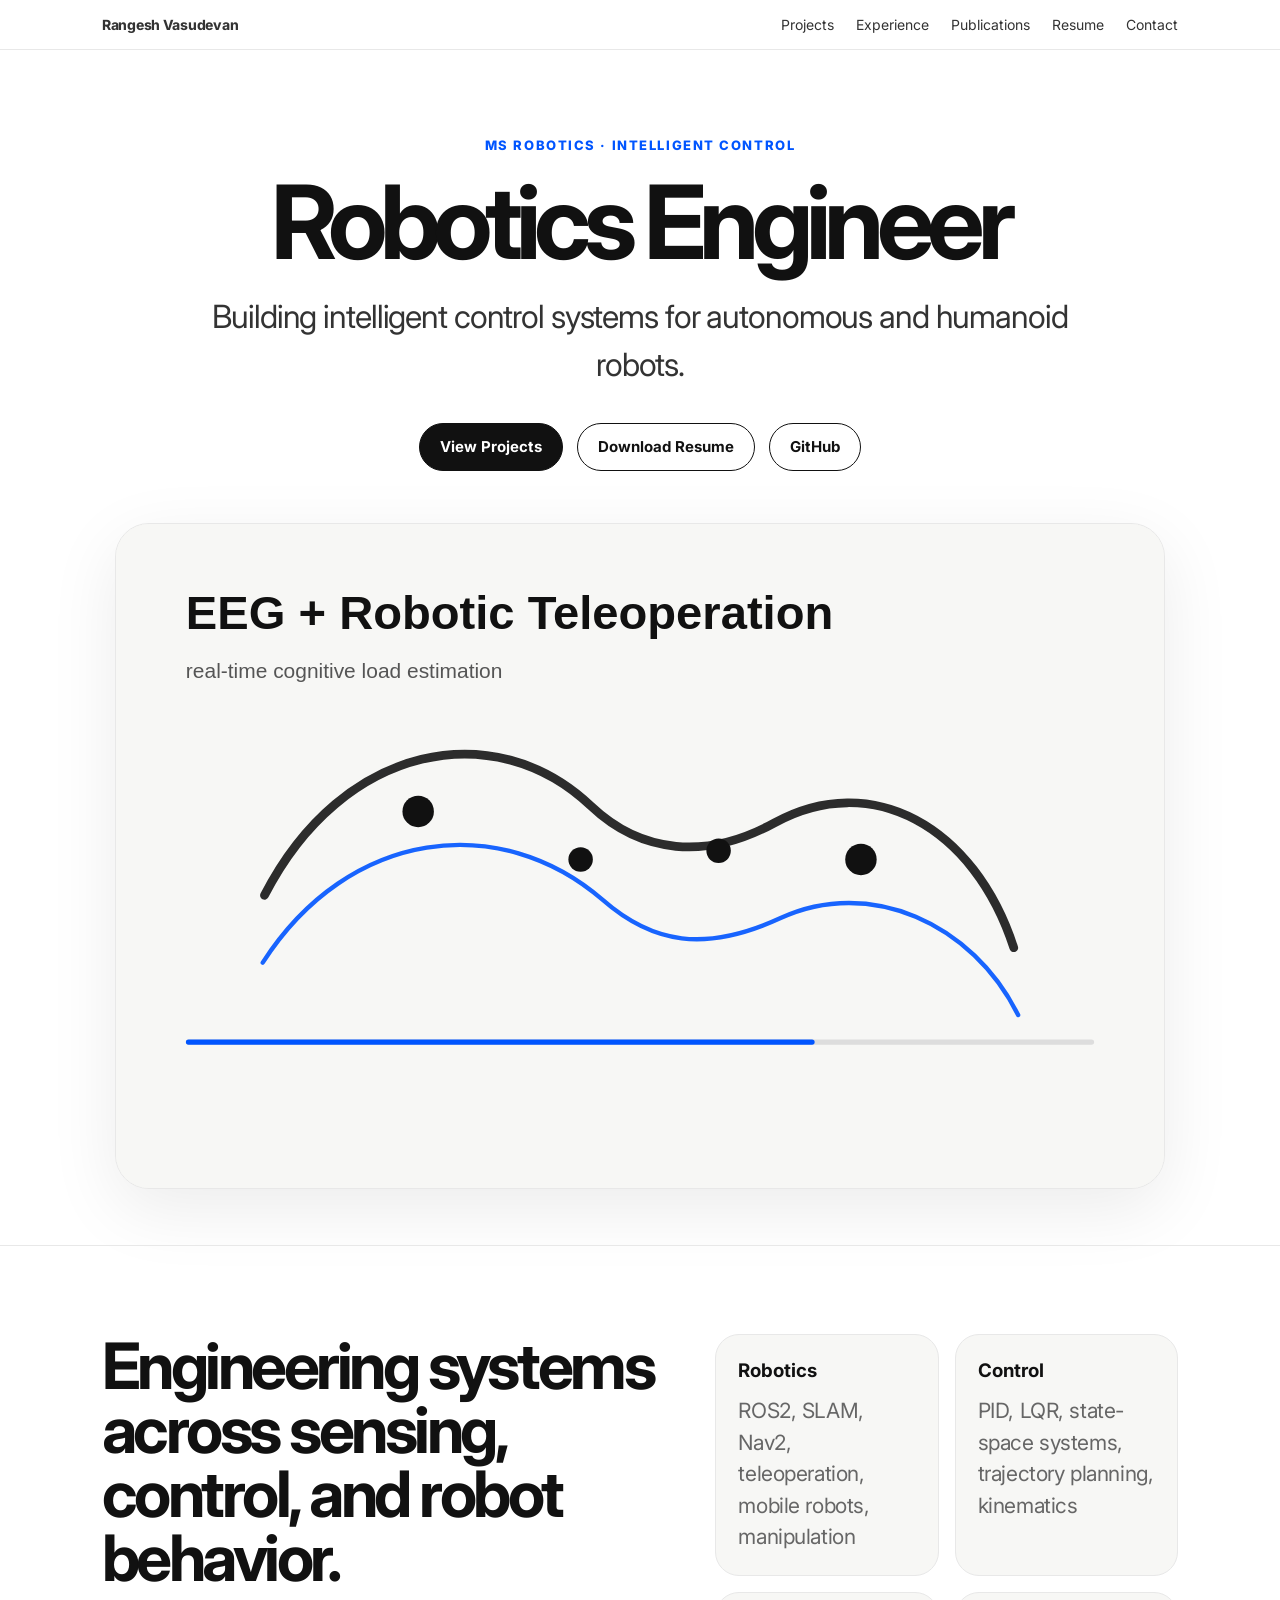
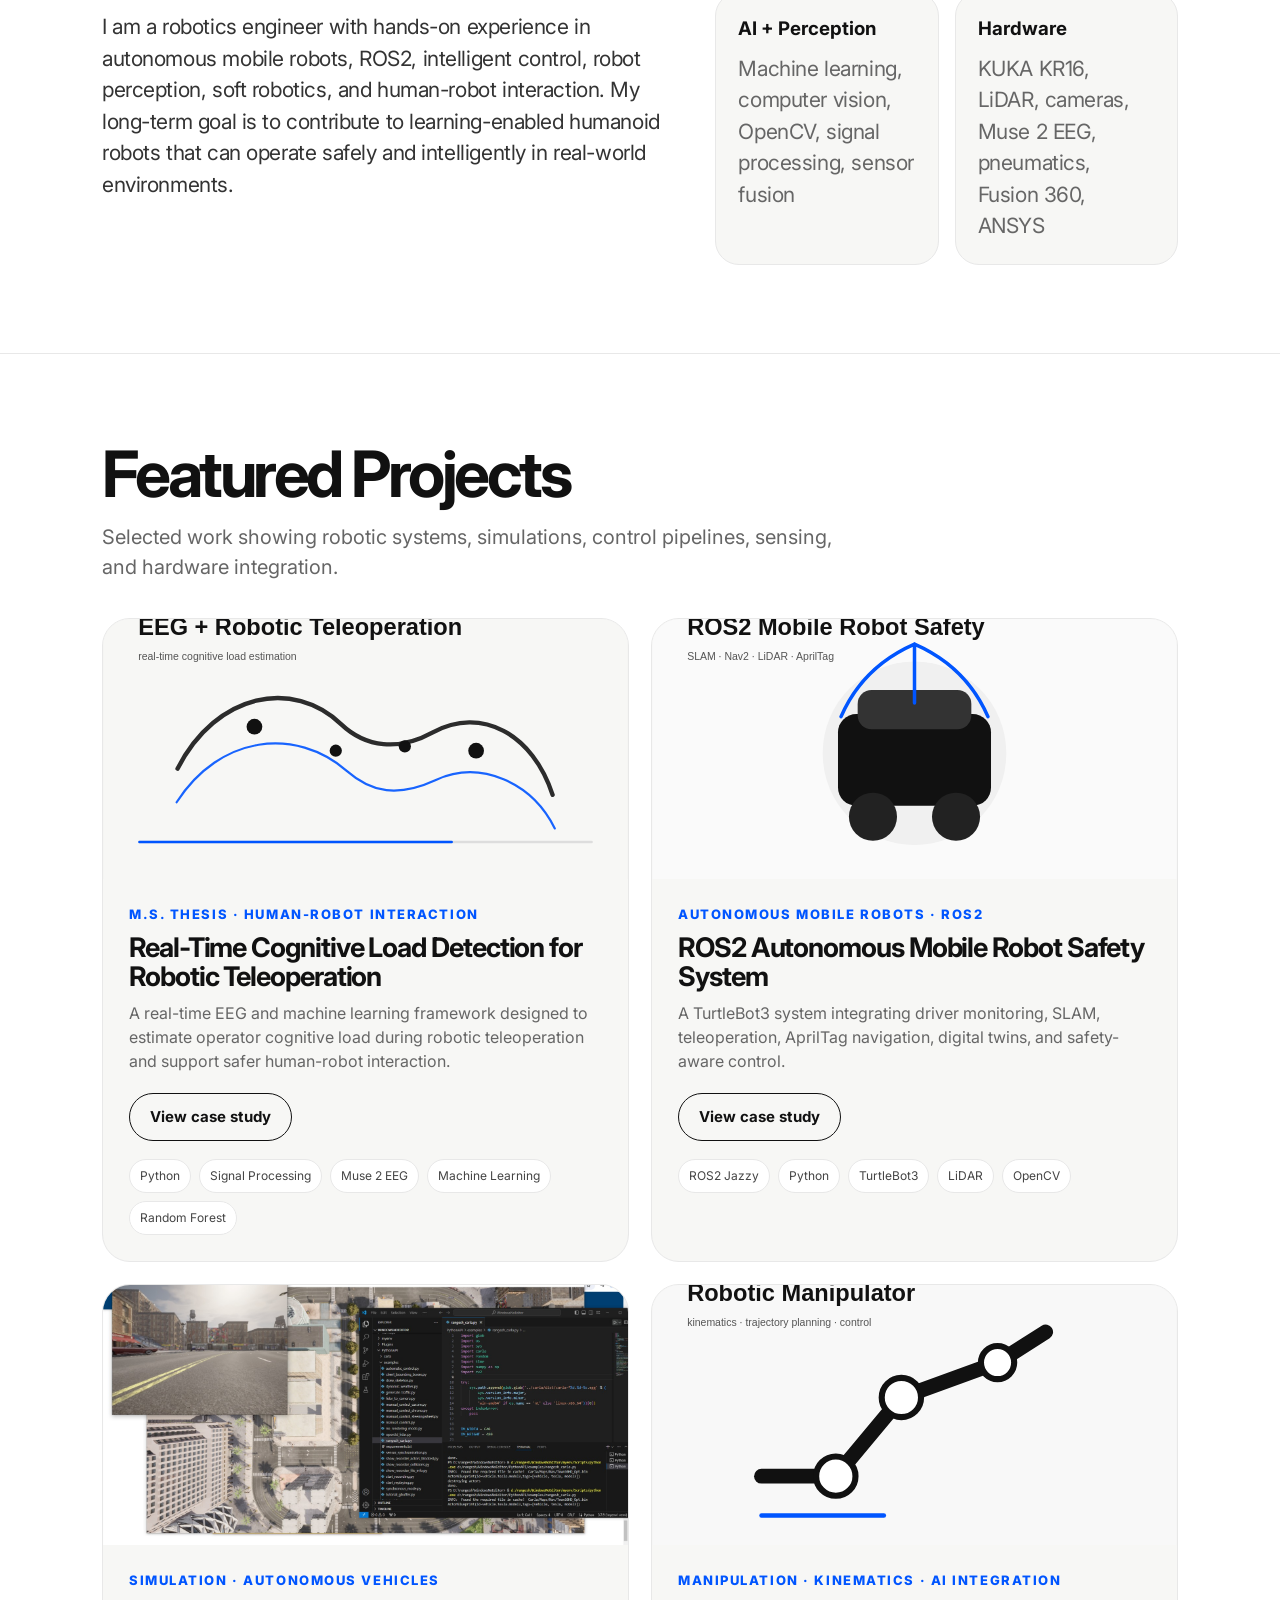
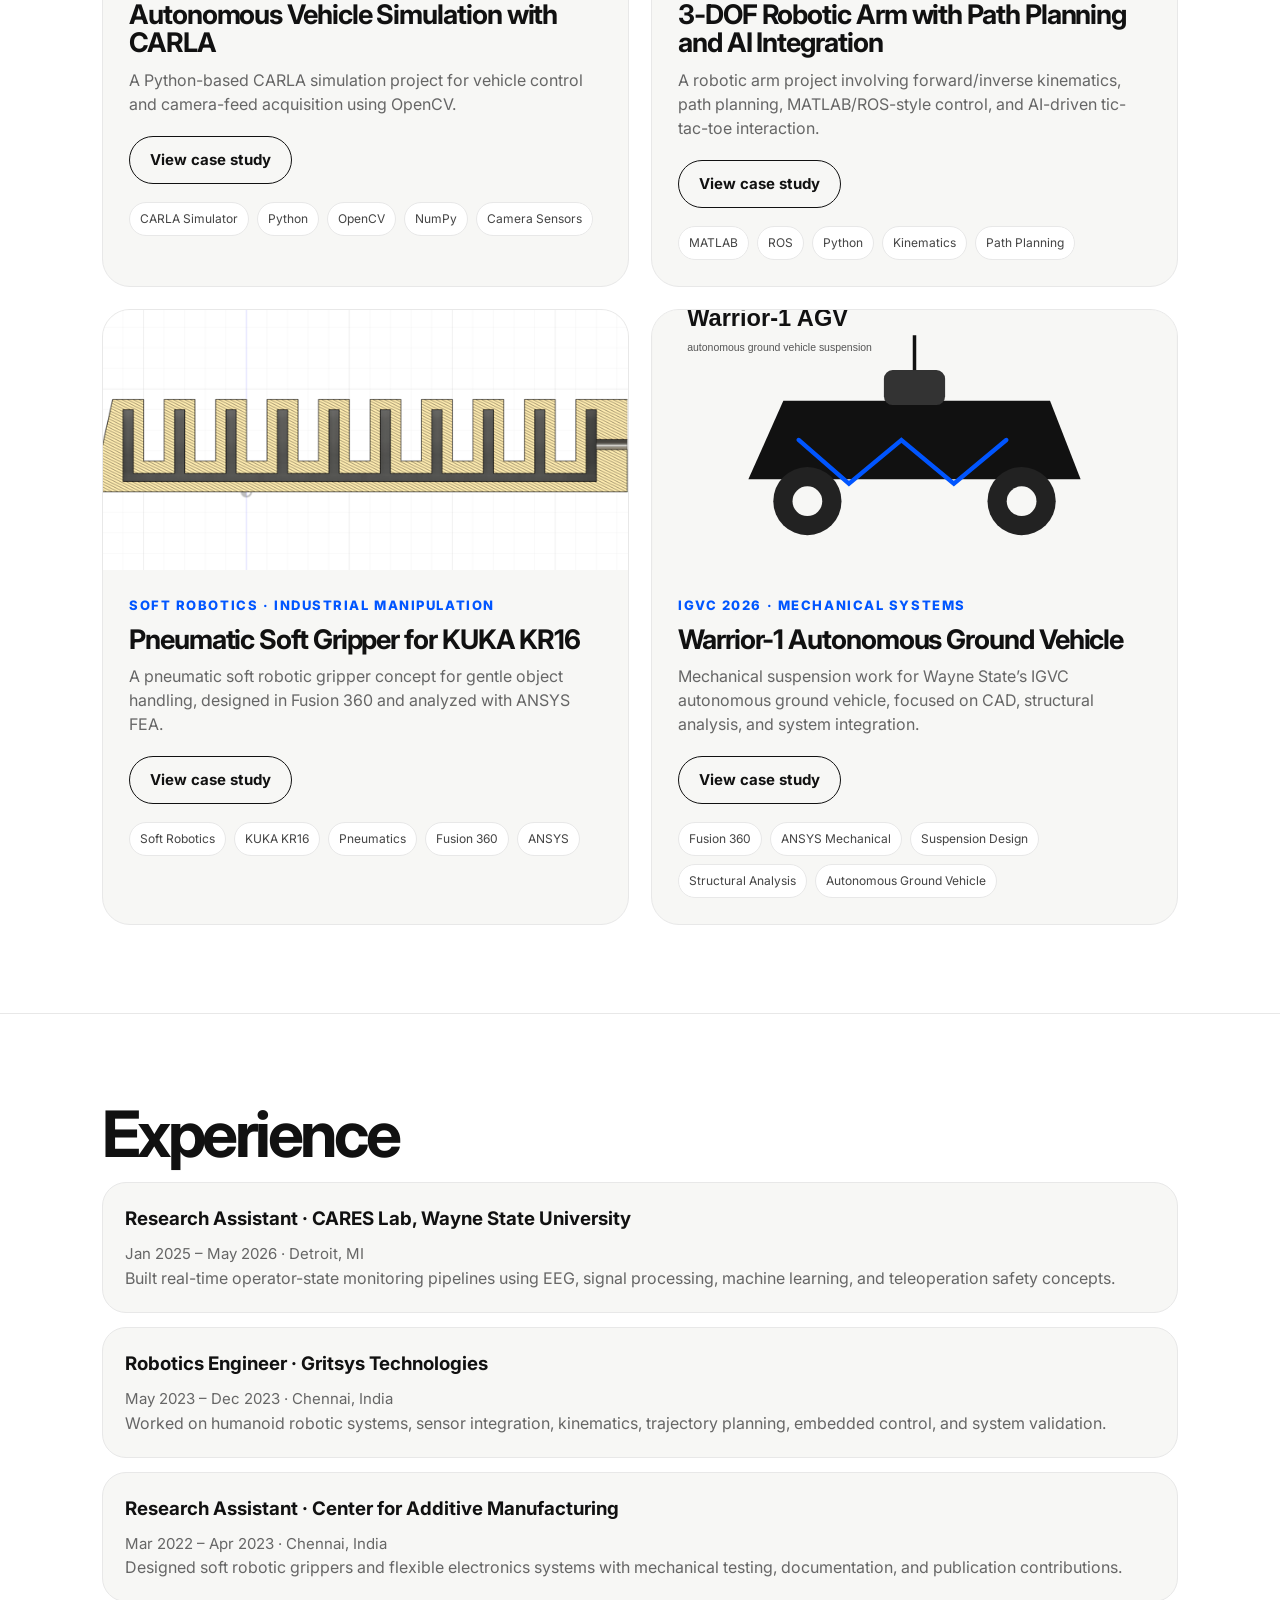
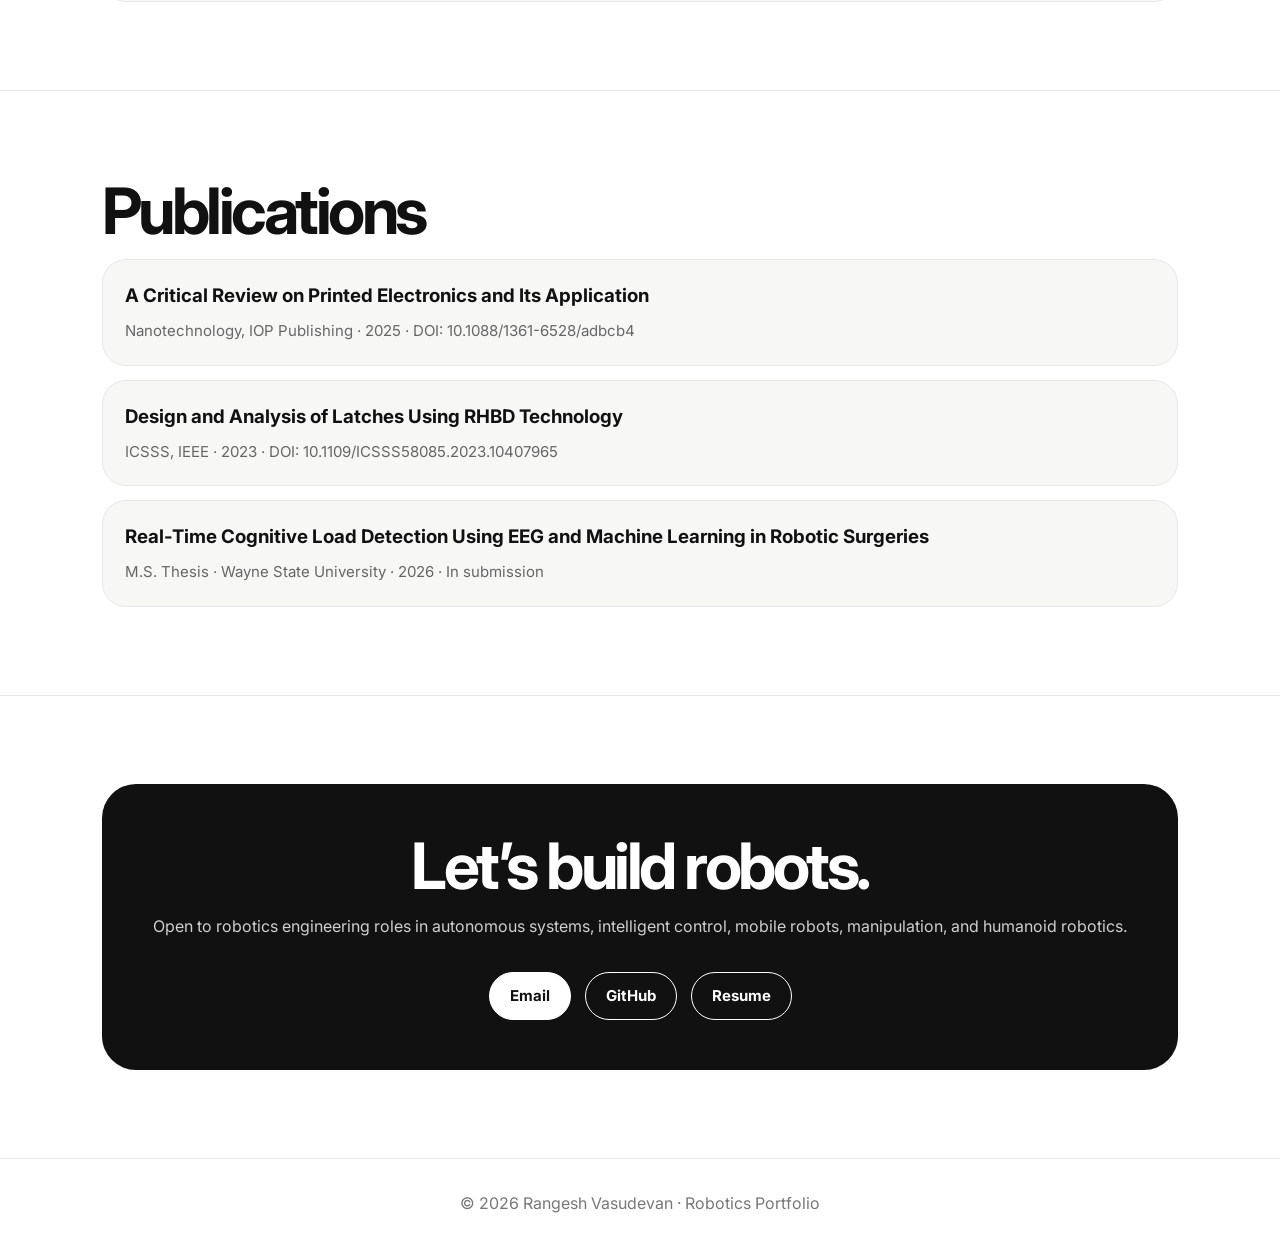
==== index.html @ 54b3ddce "Initial clean portfolio" ====
<!doctype html>
<html lang="en">
  <head>
    <meta charset="utf-8">
    <meta name="viewport" content="width=device-width, initial-scale=1">
    <title>Rangesh Vasudevan · Robotics Engineer</title>
    <meta name="description" content="Robotics portfolio of Rangesh Vasudevan: ROS2, intelligent control, autonomous robots, teleoperation, soft robotics, and humanoid robotics.">
    <link rel="preconnect" href="https://fonts.googleapis.com">
    <link rel="preconnect" href="https://fonts.gstatic.com" crossorigin>
    <link href="https://fonts.googleapis.com/css2?family=Inter:wght@400;550;650;750;800&display=swap" rel="stylesheet">
    <link rel="stylesheet" href="styles.css">
  </head>
  <body>
    <header class="nav">
      <div class="nav-inner">
        <a class="brand" href="index.html">Rangesh Vasudevan</a>
        <nav class="nav-links">
          <a href="index.html#projects">Projects</a>
          <a href="index.html#experience">Experience</a>
          <a href="index.html#publications">Publications</a>
          <a href="assets/docs/Rangesh_Vasudevan_Resume.pdf">Resume</a>
          <a href="index.html#contact">Contact</a>
        </nav>
      </div>
    </header>
    <main>
      <section class="hero container">
        <div class="kicker">MS Robotics · Intelligent Control</div>
        <h1>Robotics Engineer</h1>
        <p>Building intelligent control systems for autonomous and humanoid robots.</p>
        <div class="buttons">
          <a class="btn primary" href="#projects">View Projects</a>
          <a class="btn" href="assets/docs/Rangesh_Vasudevan_Resume.pdf">Download Resume</a>
          <a class="btn" href="https://github.com/Rangesh15">GitHub</a>
        </div>
        <div class="hero-media">
          <img src="assets/images/eeg-hero.svg" alt="Robotics engineering montage">
        </div>
      </section>

      <section class="section" id="about">
        <div class="container about">
          <div>
            <h2>Engineering systems across sensing, control, and robot behavior.</h2>
            <p>I am a robotics engineer with hands-on experience in autonomous mobile robots, ROS2, intelligent control, robot perception, soft robotics, and human-robot interaction. My long-term goal is to contribute to learning-enabled humanoid robots that can operate safely and intelligently in real-world environments.</p>
          </div>
          <div class="skill-groups">
            <div class="skill"><h3>Robotics</h3><p>ROS2, SLAM, Nav2, teleoperation, mobile robots, manipulation</p></div>
            <div class="skill"><h3>Control</h3><p>PID, LQR, state-space systems, trajectory planning, kinematics</p></div>
            <div class="skill"><h3>AI + Perception</h3><p>Machine learning, computer vision, OpenCV, signal processing, sensor fusion</p></div>
            <div class="skill"><h3>Hardware</h3><p>KUKA KR16, LiDAR, cameras, Muse 2 EEG, pneumatics, Fusion 360, ANSYS</p></div>
          </div>
        </div>
      </section>

      <section class="section" id="projects">
        <div class="container">
          <h2>Featured Projects</h2>
          <p class="section-lead">Selected work showing robotic systems, simulations, control pipelines, sensing, and hardware integration.</p>
          <div class="grid" id="project-grid"></div>
        </div>
      </section>

      <section class="section" id="experience">
        <div class="container">
          <h2>Experience</h2>
          <div class="timeline">
            <div class="item"><h3>Research Assistant · CARES Lab, Wayne State University</h3><div class="meta">Jan 2025 – May 2026 · Detroit, MI</div><p>Built real-time operator-state monitoring pipelines using EEG, signal processing, machine learning, and teleoperation safety concepts.</p></div>
            <div class="item"><h3>Robotics Engineer · Gritsys Technologies</h3><div class="meta">May 2023 – Dec 2023 · Chennai, India</div><p>Worked on humanoid robotic systems, sensor integration, kinematics, trajectory planning, embedded control, and system validation.</p></div>
            <div class="item"><h3>Research Assistant · Center for Additive Manufacturing</h3><div class="meta">Mar 2022 – Apr 2023 · Chennai, India</div><p>Designed soft robotic grippers and flexible electronics systems with mechanical testing, documentation, and publication contributions.</p></div>
          </div>
        </div>
      </section>

      <section class="section" id="publications">
        <div class="container">
          <h2>Publications</h2>
          <div class="pubs">
            <div class="item"><h3>A Critical Review on Printed Electronics and Its Application</h3><div class="meta">Nanotechnology, IOP Publishing · 2025 · DOI: 10.1088/1361-6528/adbcb4</div></div>
            <div class="item"><h3>Design and Analysis of Latches Using RHBD Technology</h3><div class="meta">ICSSS, IEEE · 2023 · DOI: 10.1109/ICSSS58085.2023.10407965</div></div>
            <div class="item"><h3>Real-Time Cognitive Load Detection Using EEG and Machine Learning in Robotic Surgeries</h3><div class="meta">M.S. Thesis · Wayne State University · 2026 · In submission</div></div>
          </div>
        </div>
      </section>

      <section class="section" id="contact">
        <div class="container">
          <div class="contact">
            <h2>Let’s build robots.</h2>
            <p>Open to robotics engineering roles in autonomous systems, intelligent control, mobile robots, manipulation, and humanoid robotics.</p>
            <div class="buttons">
              <a class="btn primary" href="mailto:rangeshsasthavasudevan@gmail.com">Email</a>
              <a class="btn" href="https://github.com/Rangesh15">GitHub</a>
              <a class="btn" href="assets/docs/Rangesh_Vasudevan_Resume.pdf">Resume</a>
            </div>
          </div>
        </div>
      </section>
    </main>
    <footer class="footer">© 2026 Rangesh Vasudevan · Robotics Portfolio</footer>
    <script src="projects.js"></script>
    <script src="script.js"></script>
  </body>
</html>
---- styles.css ----
:root {
  --bg: #ffffff;
  --ink: #111111;
  --muted: #666666;
  --line: #e8e8e8;
  --panel: #f7f7f5;
  --accent: #0055ff;
  --max: 1120px;
}

* { box-sizing: border-box; }
html { scroll-behavior: smooth; }
body {
  margin: 0;
  font-family: Inter, -apple-system, BlinkMacSystemFont, "Segoe UI", sans-serif;
  background: var(--bg);
  color: var(--ink);
  line-height: 1.5;
}
a { color: inherit; text-decoration: none; }
.nav {
  position: sticky; top: 0; z-index: 10;
  background: rgba(255, 255, 255, 0.82);
  backdrop-filter: blur(16px);
  border-bottom: 1px solid var(--line);
}
.nav-inner {
  max-width: var(--max); margin: auto; padding: 14px 22px;
  display: flex; align-items: center; justify-content: space-between;
}
.brand { font-weight: 750; letter-spacing: -0.02em; }
.nav-links { display: flex; gap: 22px; align-items: center; }
.nav a { font-size: 14px; color: #333; }
.nav a:hover { color: var(--accent); }
.container { max-width: var(--max); margin: auto; padding: 0 22px; }
.hero { padding: 86px 0 56px; text-align: center; }
.kicker, .eyebrow {
  font-size: 13px; text-transform: uppercase; letter-spacing: 0.12em;
  color: var(--accent); font-weight: 800;
}
.hero h1 {
  font-size: clamp(50px, 8vw, 106px); line-height: 0.95;
  letter-spacing: -0.07em; margin: 18px 0 22px;
}
.hero p {
  font-size: clamp(20px, 3vw, 32px); max-width: 870px; margin: 0 auto;
  color: #333; letter-spacing: -0.035em;
}
.buttons { margin-top: 34px; display: flex; gap: 14px; justify-content: center; flex-wrap: wrap; }
.btn {
  display: inline-flex; align-items: center; justify-content: center;
  border: 1px solid var(--ink); border-radius: 999px;
  padding: 12px 20px; font-weight: 700; font-size: 15px;
}
.btn.primary { background: var(--ink); color: #fff; }
.btn:hover { transform: translateY(-1px); }
.hero-media {
  margin: 52px auto 0; max-width: 1050px; border-radius: 34px; overflow: hidden;
  background: var(--panel); border: 1px solid var(--line);
  box-shadow: 0 20px 70px rgba(0, 0, 0, 0.08);
}
.hero-media img { width: 100%; display: block; }
.section { padding: 88px 0; border-top: 1px solid var(--line); }
.section h2 {
  font-size: clamp(34px, 5vw, 64px); letter-spacing: -0.055em;
  line-height: 1; margin: 0 0 16px;
}
.section-lead { font-size: 20px; color: var(--muted); max-width: 760px; margin: 0 0 36px; }
.grid { display: grid; grid-template-columns: repeat(2, 1fr); gap: 22px; }
.card {
  background: var(--panel); border: 1px solid var(--line); border-radius: 28px;
  overflow: hidden; transition: 0.2s; display: block;
}
.card:hover { transform: translateY(-3px); box-shadow: 0 18px 48px rgba(0, 0, 0, 0.08); }
.card img { width: 100%; height: 260px; object-fit: cover; background: #eee; display: block; }
.card-body { padding: 26px; }
.card h3 { font-size: 27px; line-height: 1.05; letter-spacing: -0.04em; margin: 10px 0; }
.card p { color: var(--muted); margin: 0 0 20px; }
.tags { display: flex; gap: 8px; flex-wrap: wrap; margin-top: 18px; }
.tag { font-size: 12px; background: #fff; border: 1px solid var(--line); border-radius: 999px; padding: 7px 10px; color: #444; }
.about { display: grid; grid-template-columns: 1.1fr 0.9fr; gap: 48px; align-items: start; }
.about p { font-size: 21px; color: #333; letter-spacing: -0.02em; }
.skill-groups { display: grid; grid-template-columns: repeat(2, 1fr); gap: 16px; }
.skill, .item, .case-box { border: 1px solid var(--line); border-radius: 24px; padding: 22px; background: var(--panel); }
.skill h3, .item h3 { margin: 0 0 10px; }
.skill p, .item p { color: var(--muted); margin: 0; }
.timeline, .pubs { display: grid; gap: 14px; }
.meta { color: var(--muted); font-size: 15px; margin-top: 4px; }
.contact { background: #111; color: #fff; border-radius: 34px; padding: 50px; text-align: center; }
.contact p { color: #cfcfcf; }
.contact .btn { border-color: #fff; }
.contact .primary { background: #fff; color: #111; }
.footer { padding: 32px 22px; color: #777; text-align: center; border-top: 1px solid var(--line); }
.project-hero { padding: 70px 0 40px; }
.project-hero h1 { font-size: clamp(42px, 7vw, 88px); line-height: 0.95; letter-spacing: -0.065em; margin: 12px 0; }
.project-hero p { font-size: 22px; color: #555; max-width: 850px; }
.project-img { width: 100%; border-radius: 32px; border: 1px solid var(--line); background: var(--panel); max-height: 620px; object-fit: cover; }
.case-grid { display: grid; grid-template-columns: 1fr 1fr; gap: 28px; margin: 42px 0; }
.case-box h2 { font-size: 28px; letter-spacing: -0.04em; margin: 0 0 12px; }
.case-box ul { padding-left: 20px; color: #444; }
.video { position: relative; padding-top: 56.25%; border-radius: 26px; overflow: hidden; background: #000; border: 1px solid var(--line); margin: 18px 0; }
.video iframe { position: absolute; inset: 0; width: 100%; height: 100%; border: 0; }
.gallery { display: grid; grid-template-columns: repeat(3, 1fr); gap: 14px; }
.gallery img { width: 100%; height: 220px; object-fit: cover; border-radius: 18px; border: 1px solid var(--line); background: #f4f4f4; }
@media (max-width: 800px) {
  .nav-links { display: none; }
  .hero { padding-top: 58px; }
  .grid, .about, .case-grid, .skill-groups, .gallery { grid-template-columns: 1fr; }
  .card img { height: 220px; }
  .section { padding: 62px 0; }
  .contact { padding: 36px 22px; }
  .hero h1 { letter-spacing: -0.05em; }
}
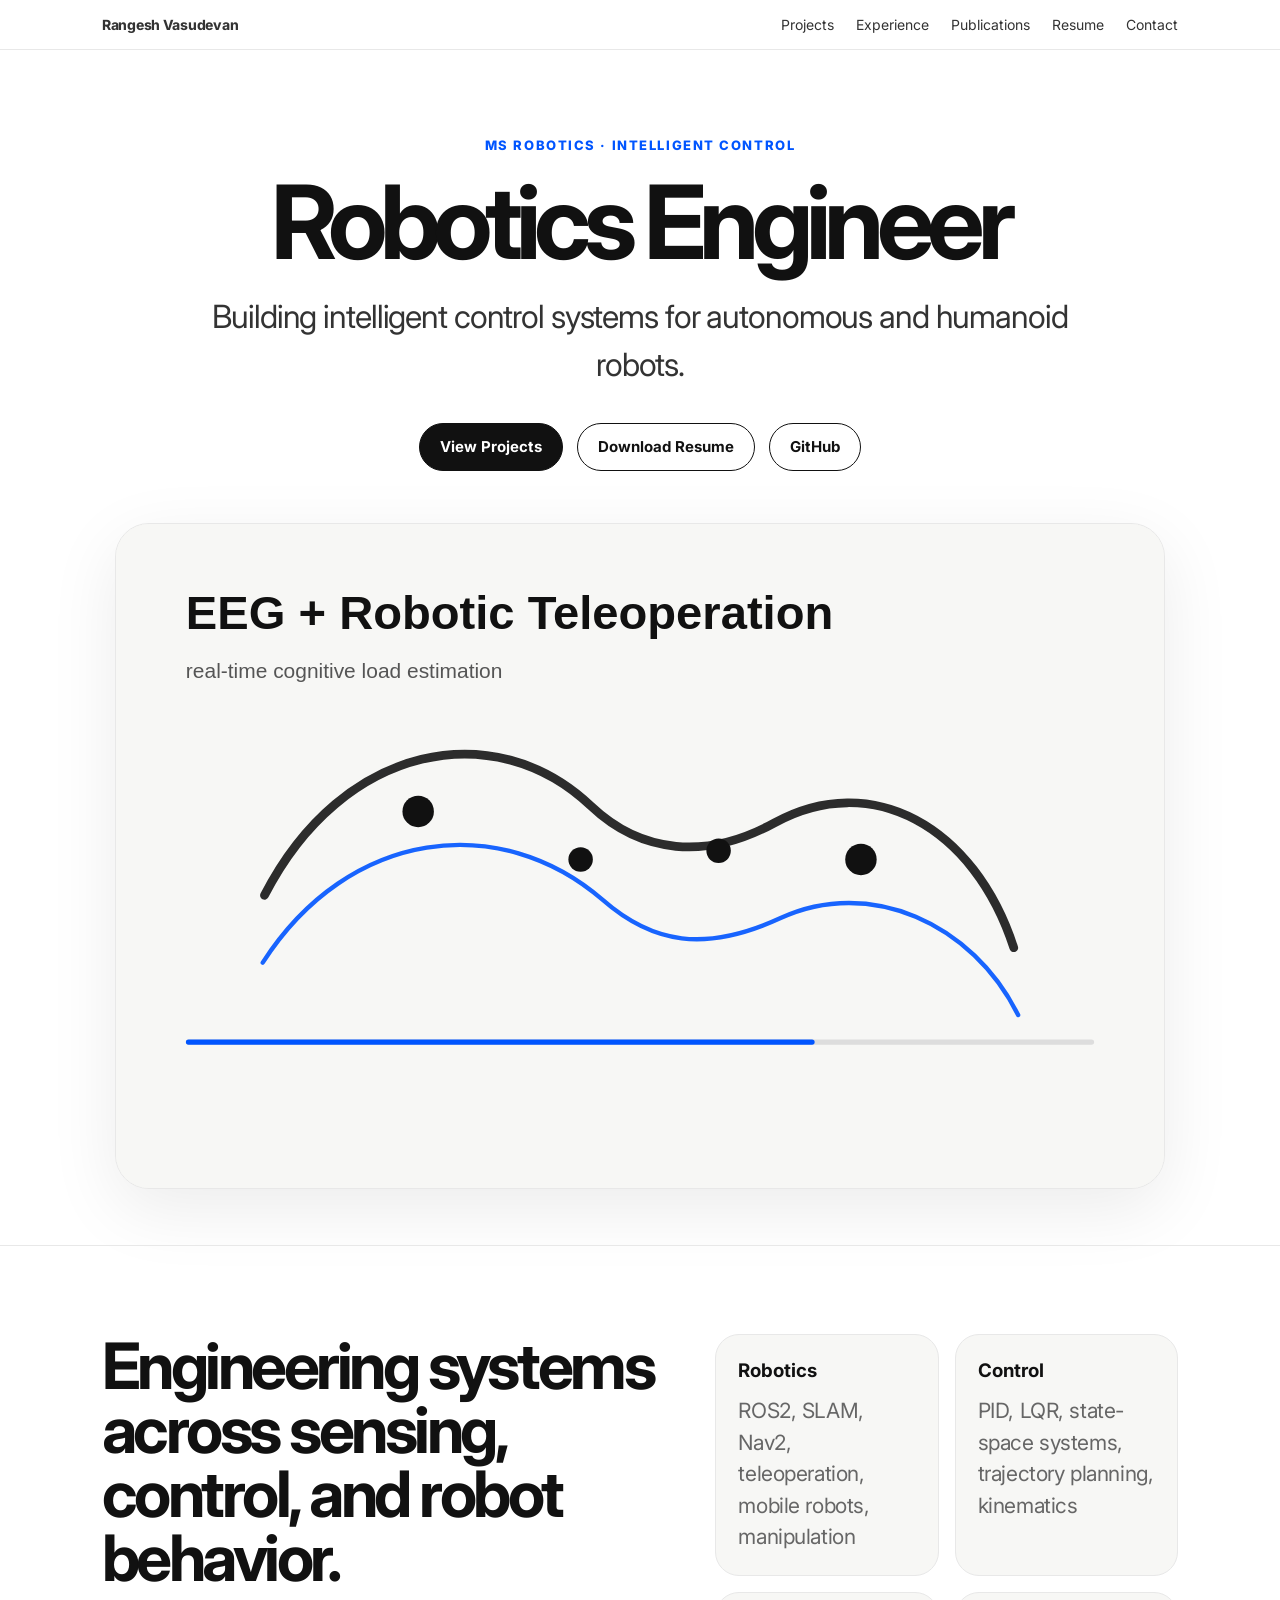
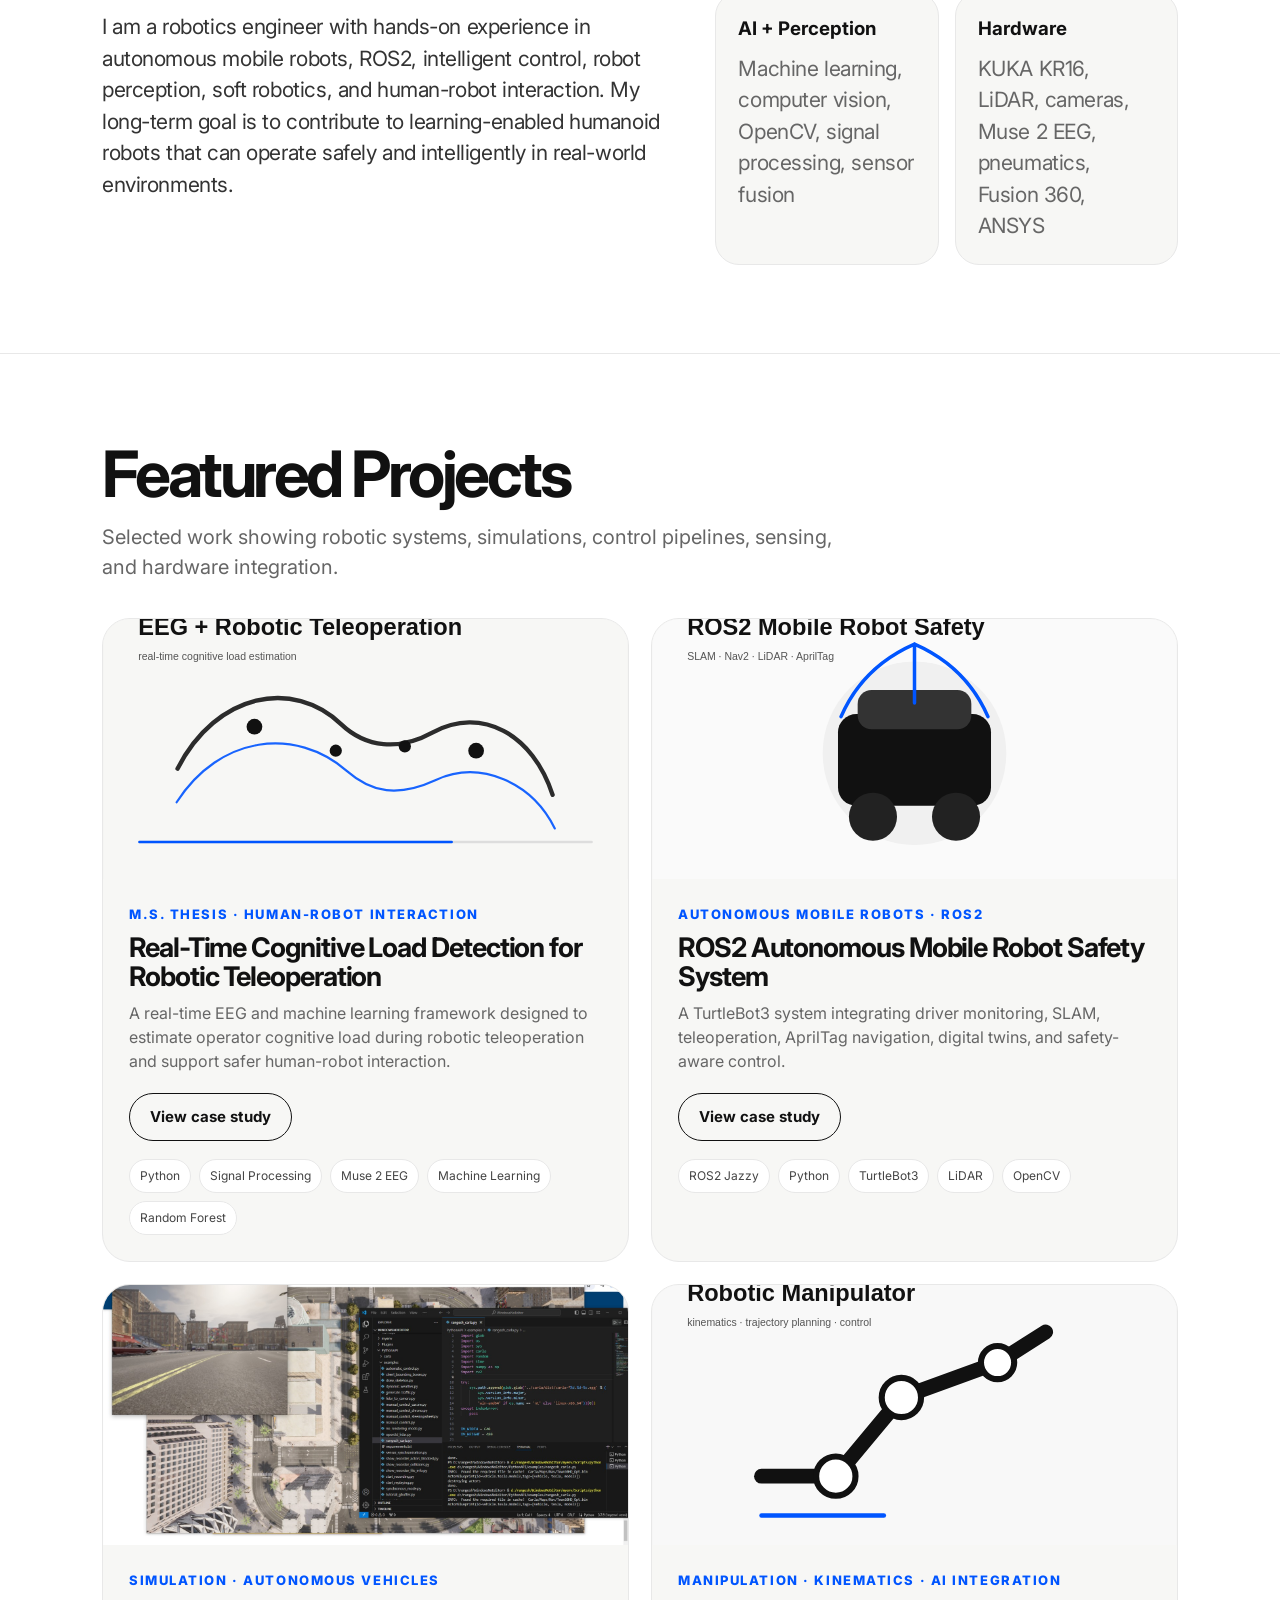
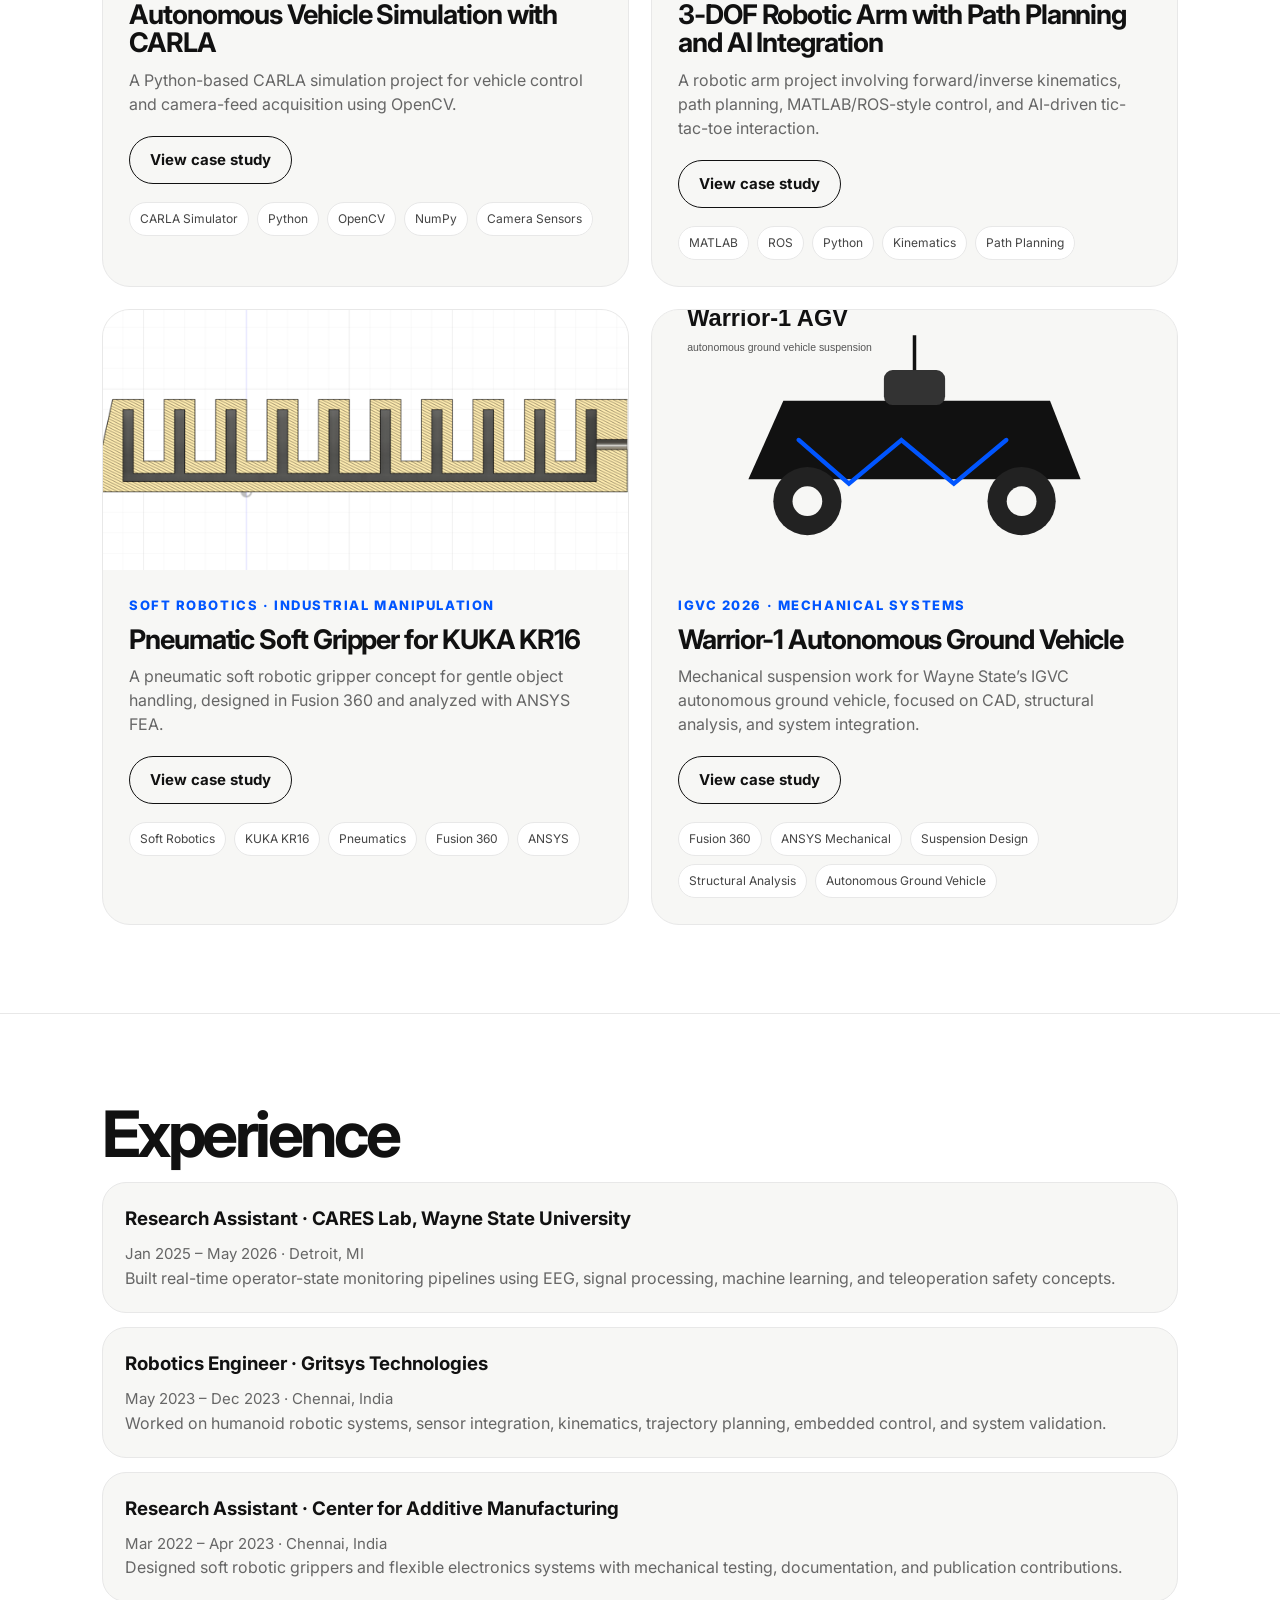
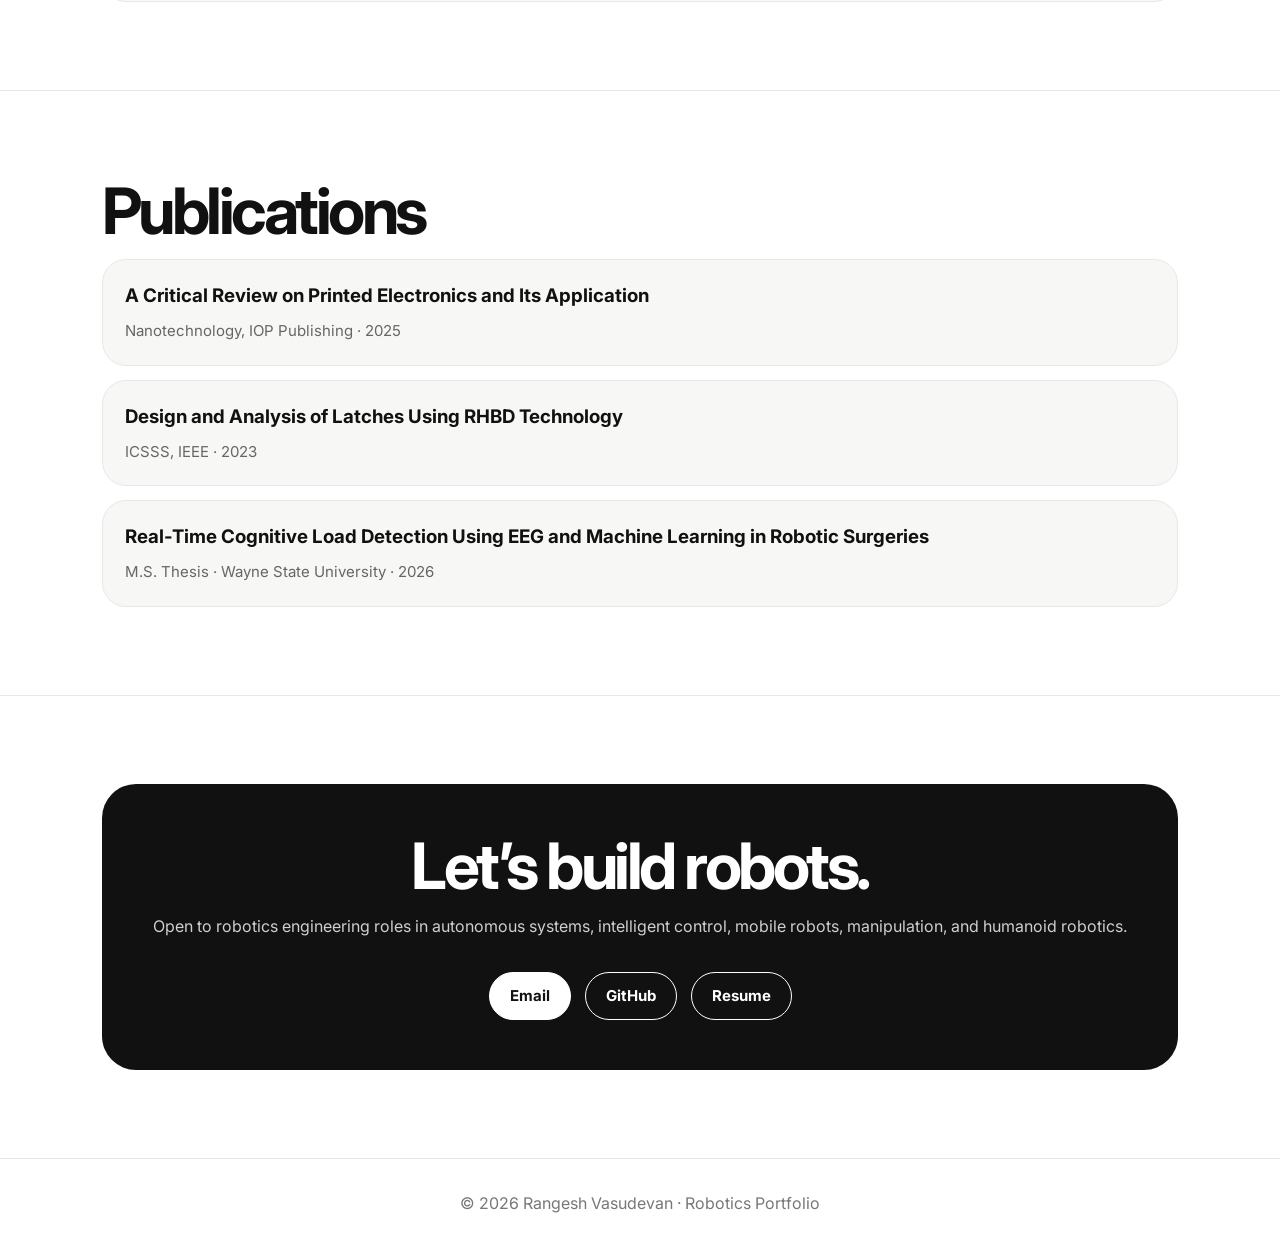
==== commit 27a1787d: "Make Publication cards clickable" ====
--- a/index.html
+++ b/index.html
@@ -75,10 +75,42 @@
       <section class="section" id="publications">
         <div class="container">
           <h2>Publications</h2>
+
           <div class="pubs">
-            <div class="item"><h3>A Critical Review on Printed Electronics and Its Application</h3><div class="meta">Nanotechnology, IOP Publishing · 2025 · DOI: 10.1088/1361-6528/adbcb4</div></div>
-            <div class="item"><h3>Design and Analysis of Latches Using RHBD Technology</h3><div class="meta">ICSSS, IEEE · 2023 · DOI: 10.1109/ICSSS58085.2023.10407965</div></div>
-            <div class="item"><h3>Real-Time Cognitive Load Detection Using EEG and Machine Learning in Robotic Surgeries</h3><div class="meta">M.S. Thesis · Wayne State University · 2026 · In submission</div></div>
+
+            <a
+              class="item publication-card"
+              href="https://doi.org/10.1088/1361-6528/adbcb4"
+              target="_blank"
+              rel="noopener noreferrer"
+            >
+              <h3>A Critical Review on Printed Electronics and Its Application</h3>
+              <div class="meta">
+                Nanotechnology, IOP Publishing · 2025
+              </div>
+            </a>
+
+            <a
+              class="item publication-card"
+              href="https://doi.org/10.1109/ICSSS58085.2023.10407965"
+              target="_blank"
+              rel="noopener noreferrer"
+            >
+              <h3>Design and Analysis of Latches Using RHBD Technology</h3>
+              <div class="meta">
+                ICSSS, IEEE · 2023
+              </div>
+            </a>
+
+            <div class="item">
+              <h3>
+                Real-Time Cognitive Load Detection Using EEG and Machine Learning in Robotic Surgeries
+              </h3>
+              <div class="meta">
+                M.S. Thesis · Wayne State University · 2026 
+              </div>
+            </div>
+
           </div>
         </div>
       </section>
--- a/styles.css
+++ b/styles.css
@@ -111,3 +111,24 @@
   .contact { padding: 36px 22px; }
   .hero h1 { letter-spacing: -0.05em; }
 }
+/* Clickable publication cards */
+
+.publication-card {
+  display: block;
+  color: inherit;
+  text-decoration: none;
+  transition: transform 0.2s ease, box-shadow 0.2s ease;
+}
+
+.publication-card:hover {
+  transform: translateY(-3px);
+  box-shadow: 0 16px 40px rgba(0, 0, 0, 0.08);
+}
+
+.publication-card h3 {
+  transition: color 0.2s ease;
+}
+
+.publication-card:hover h3 {
+  color: var(--accent);
+}
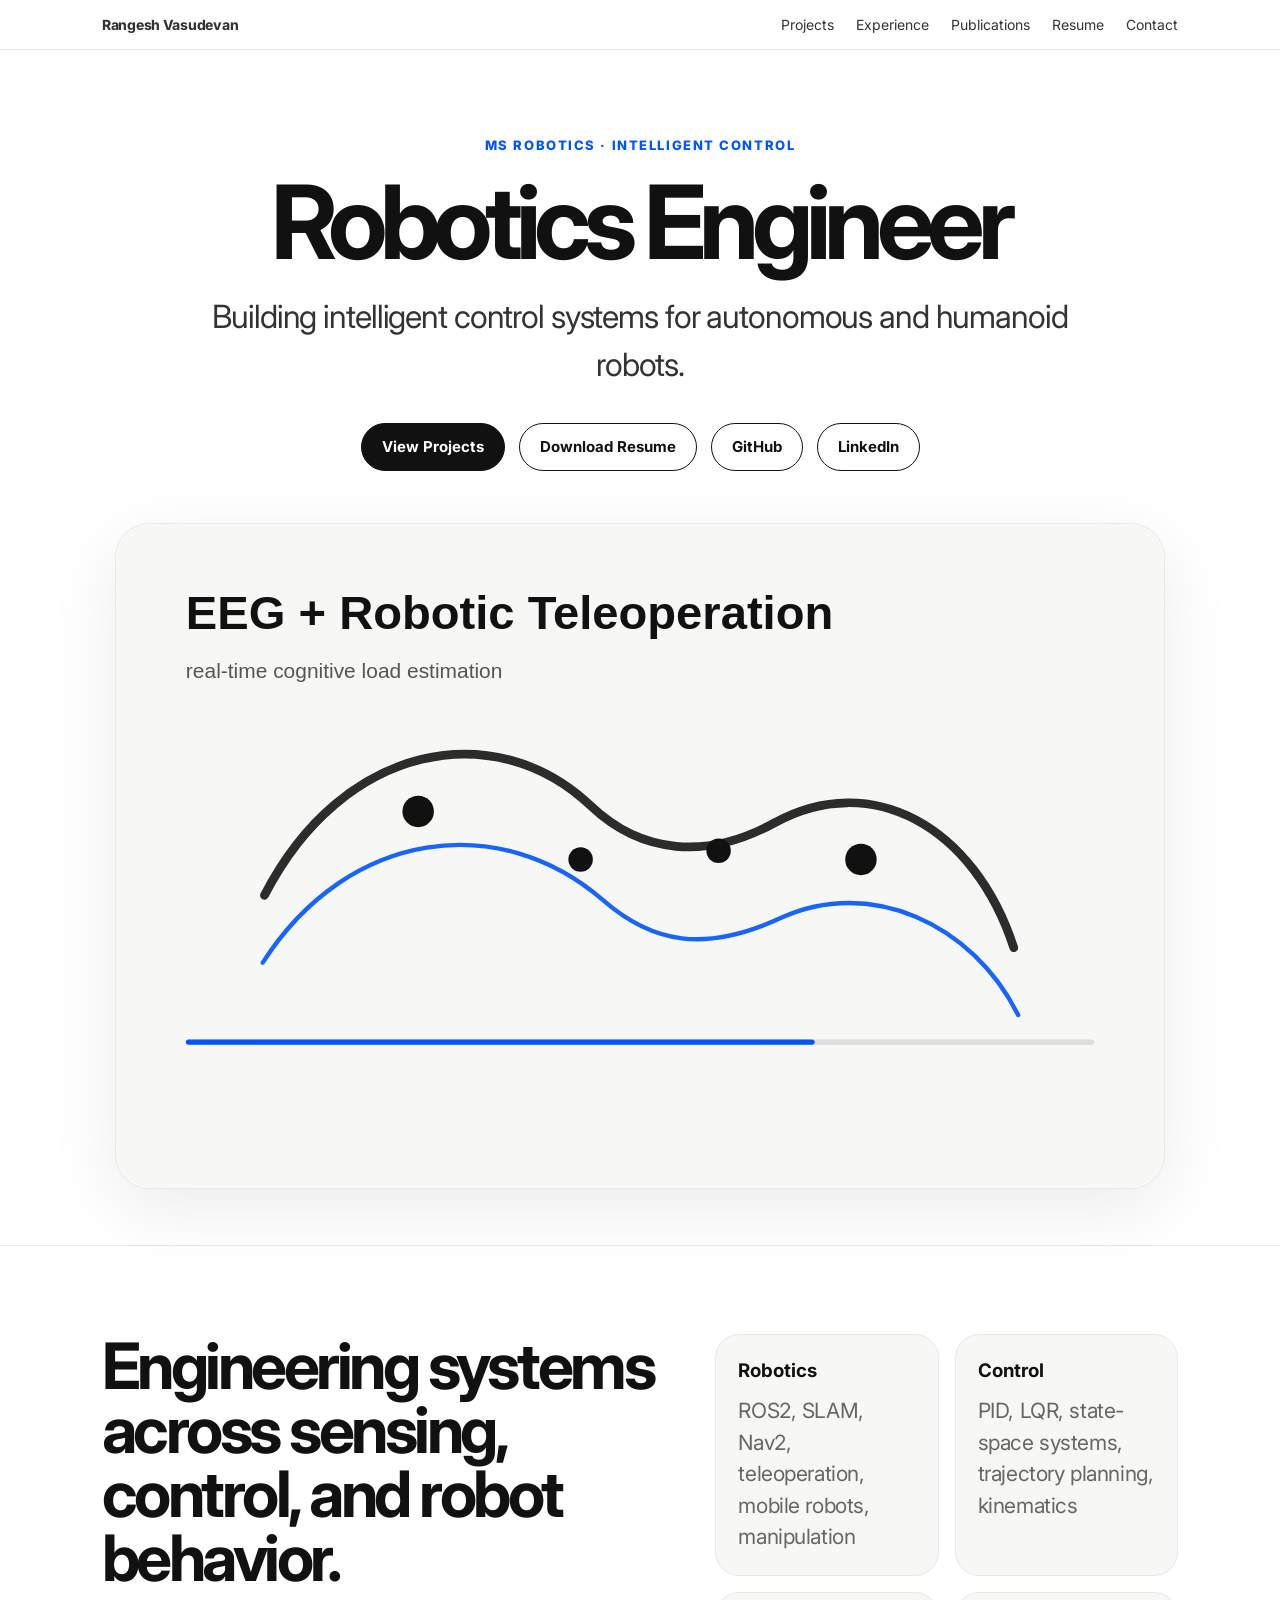
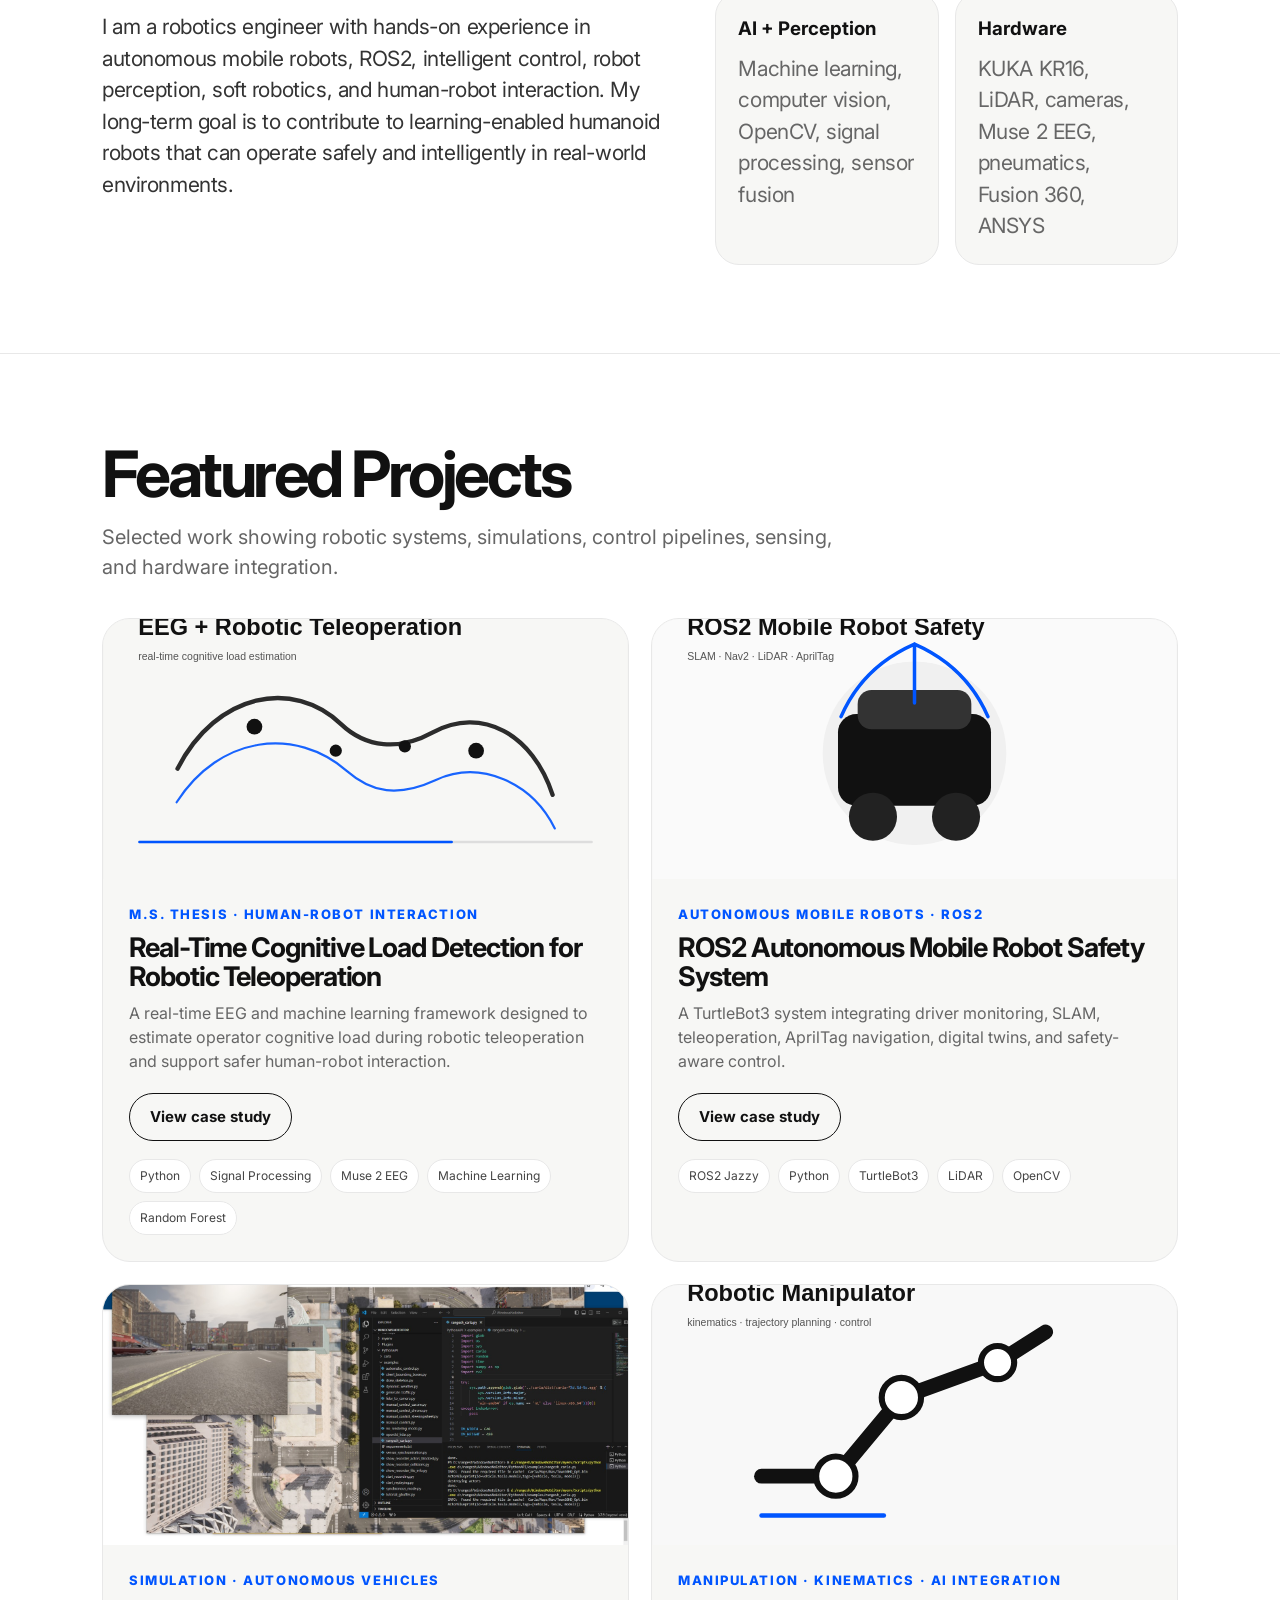
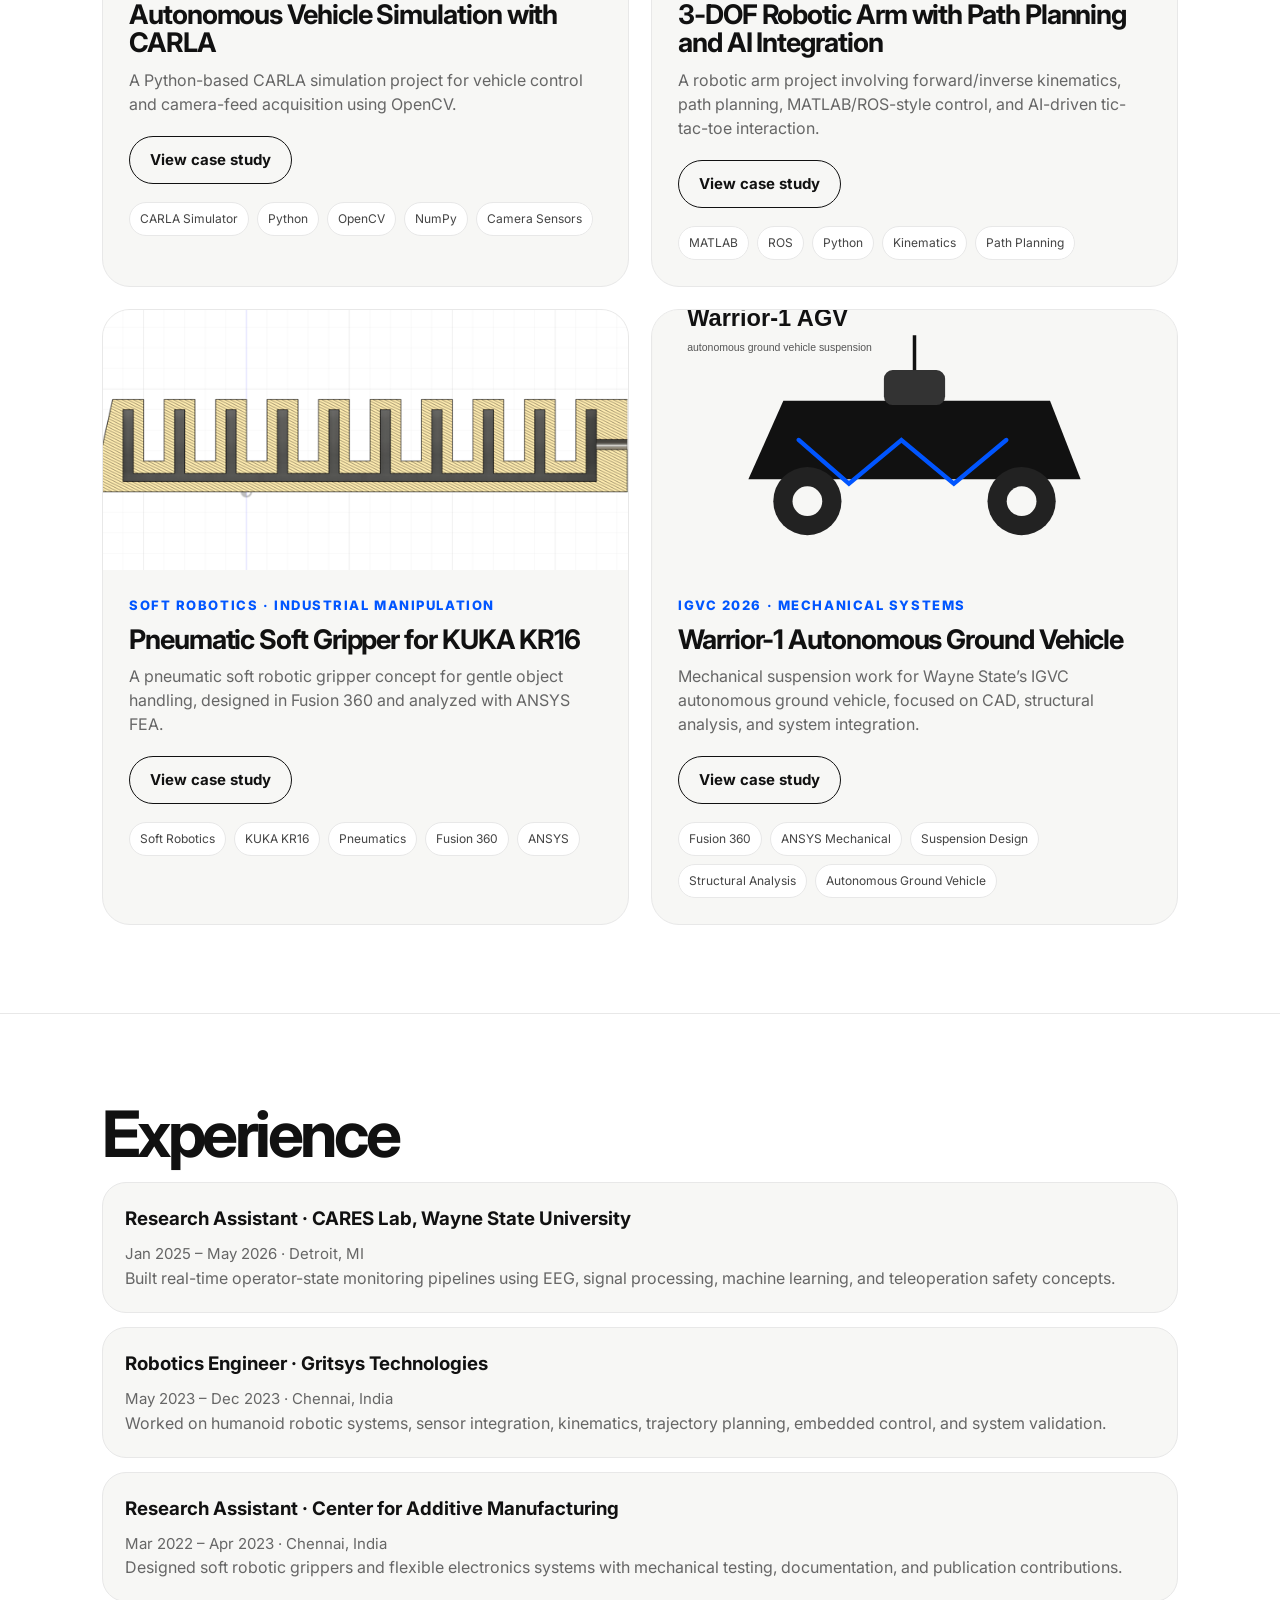
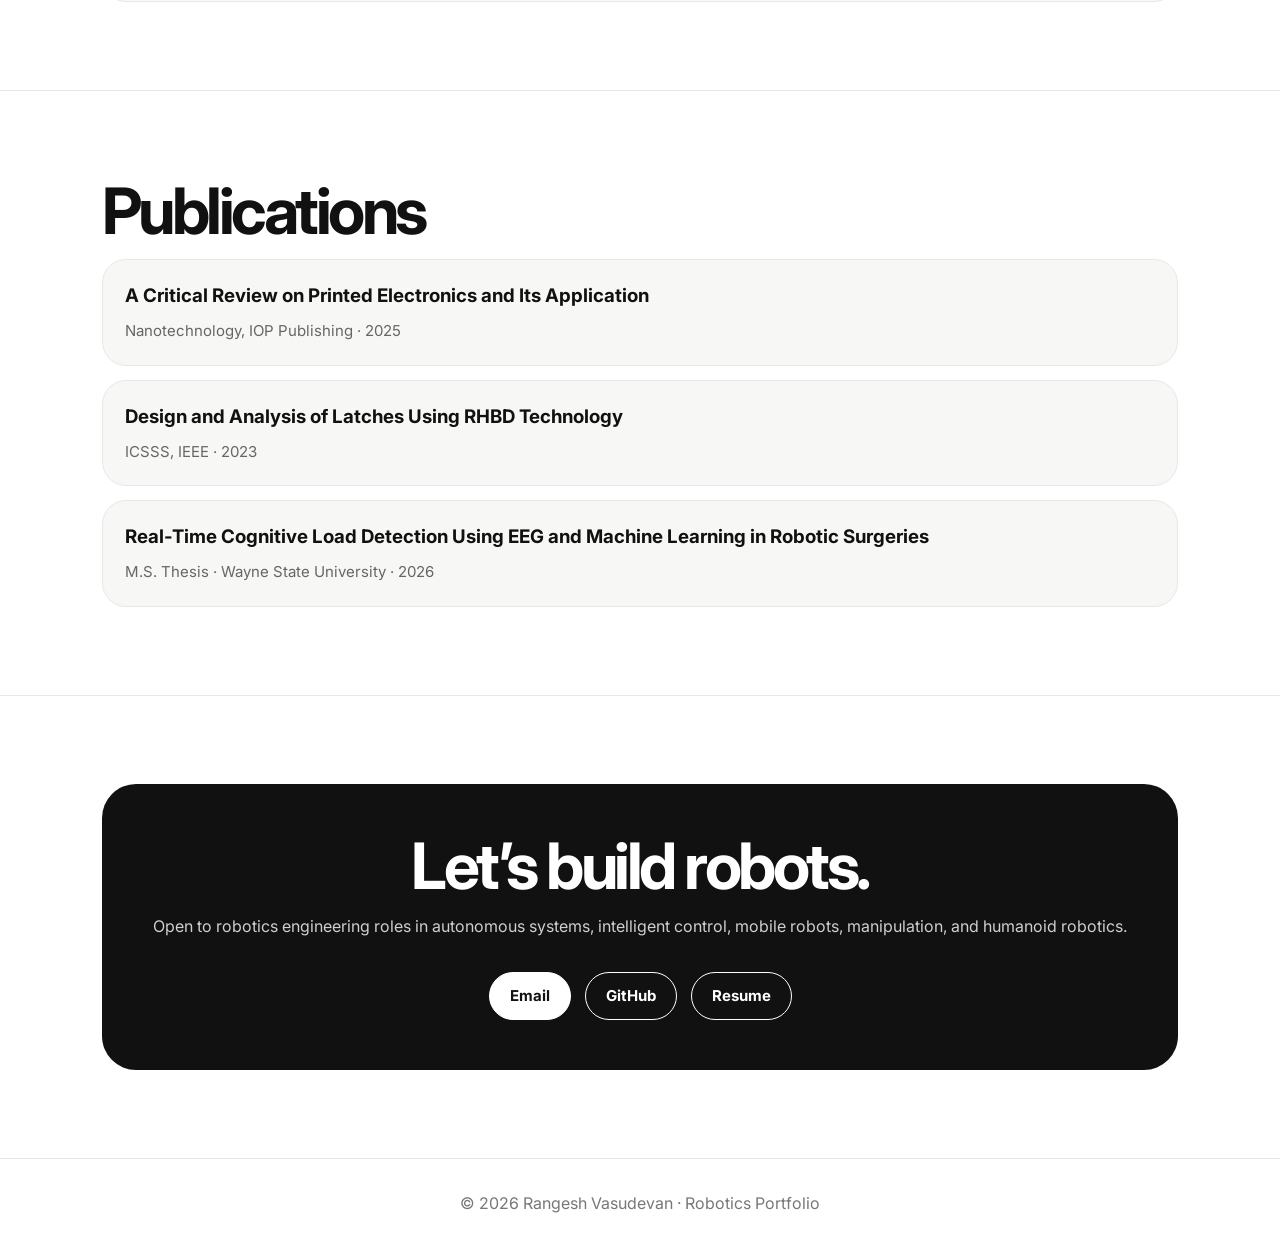
==== commit a7d0667a: "Make Publication cards clickable" ====
--- a/index.html
+++ b/index.html
@@ -32,6 +32,7 @@
           <a class="btn primary" href="#projects">View Projects</a>
           <a class="btn" href="assets/docs/Rangesh_Vasudevan_Resume.pdf">Download Resume</a>
           <a class="btn" href="https://github.com/Rangesh15">GitHub</a>
+          <a class="btn" href="https://www.linkedin.com/in/rangesh-vasudevan/">LinkedIn</a>
         </div>
         <div class="hero-media">
           <img src="assets/images/eeg-hero.svg" alt="Robotics engineering montage">
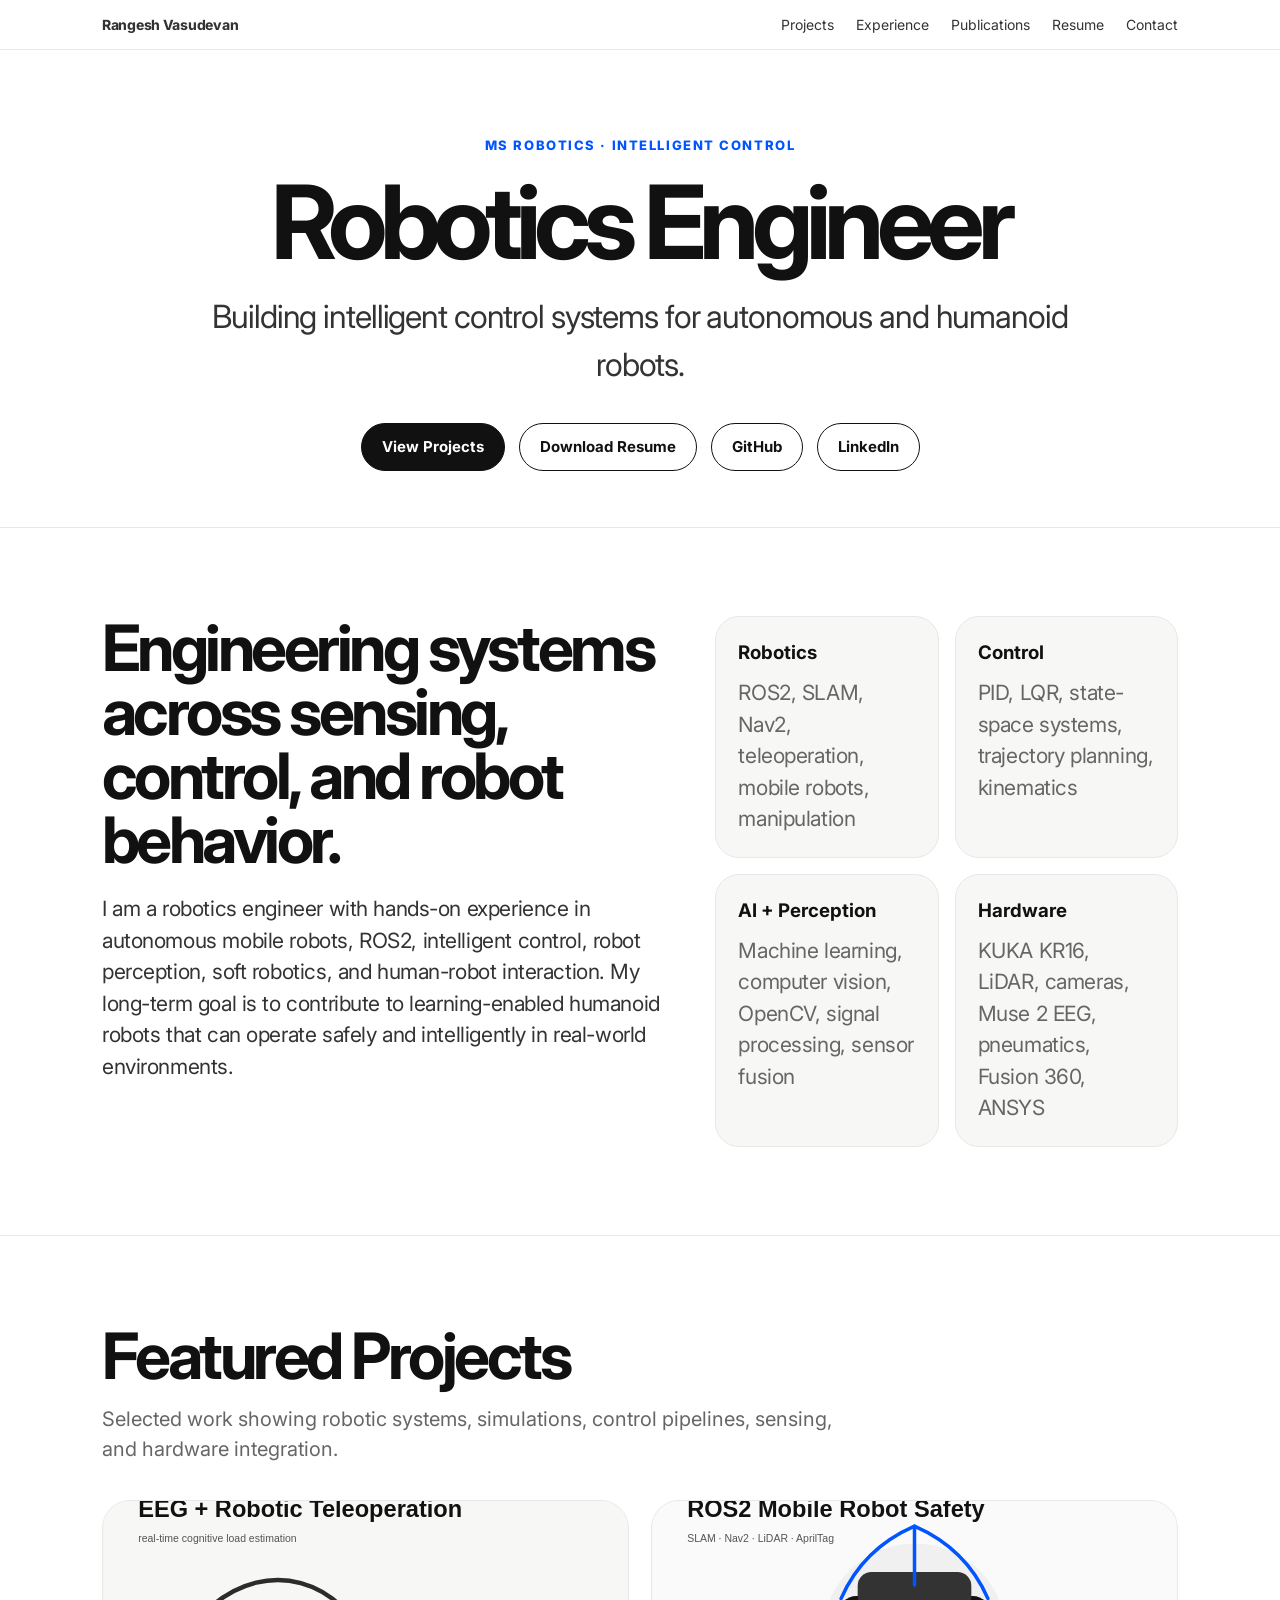
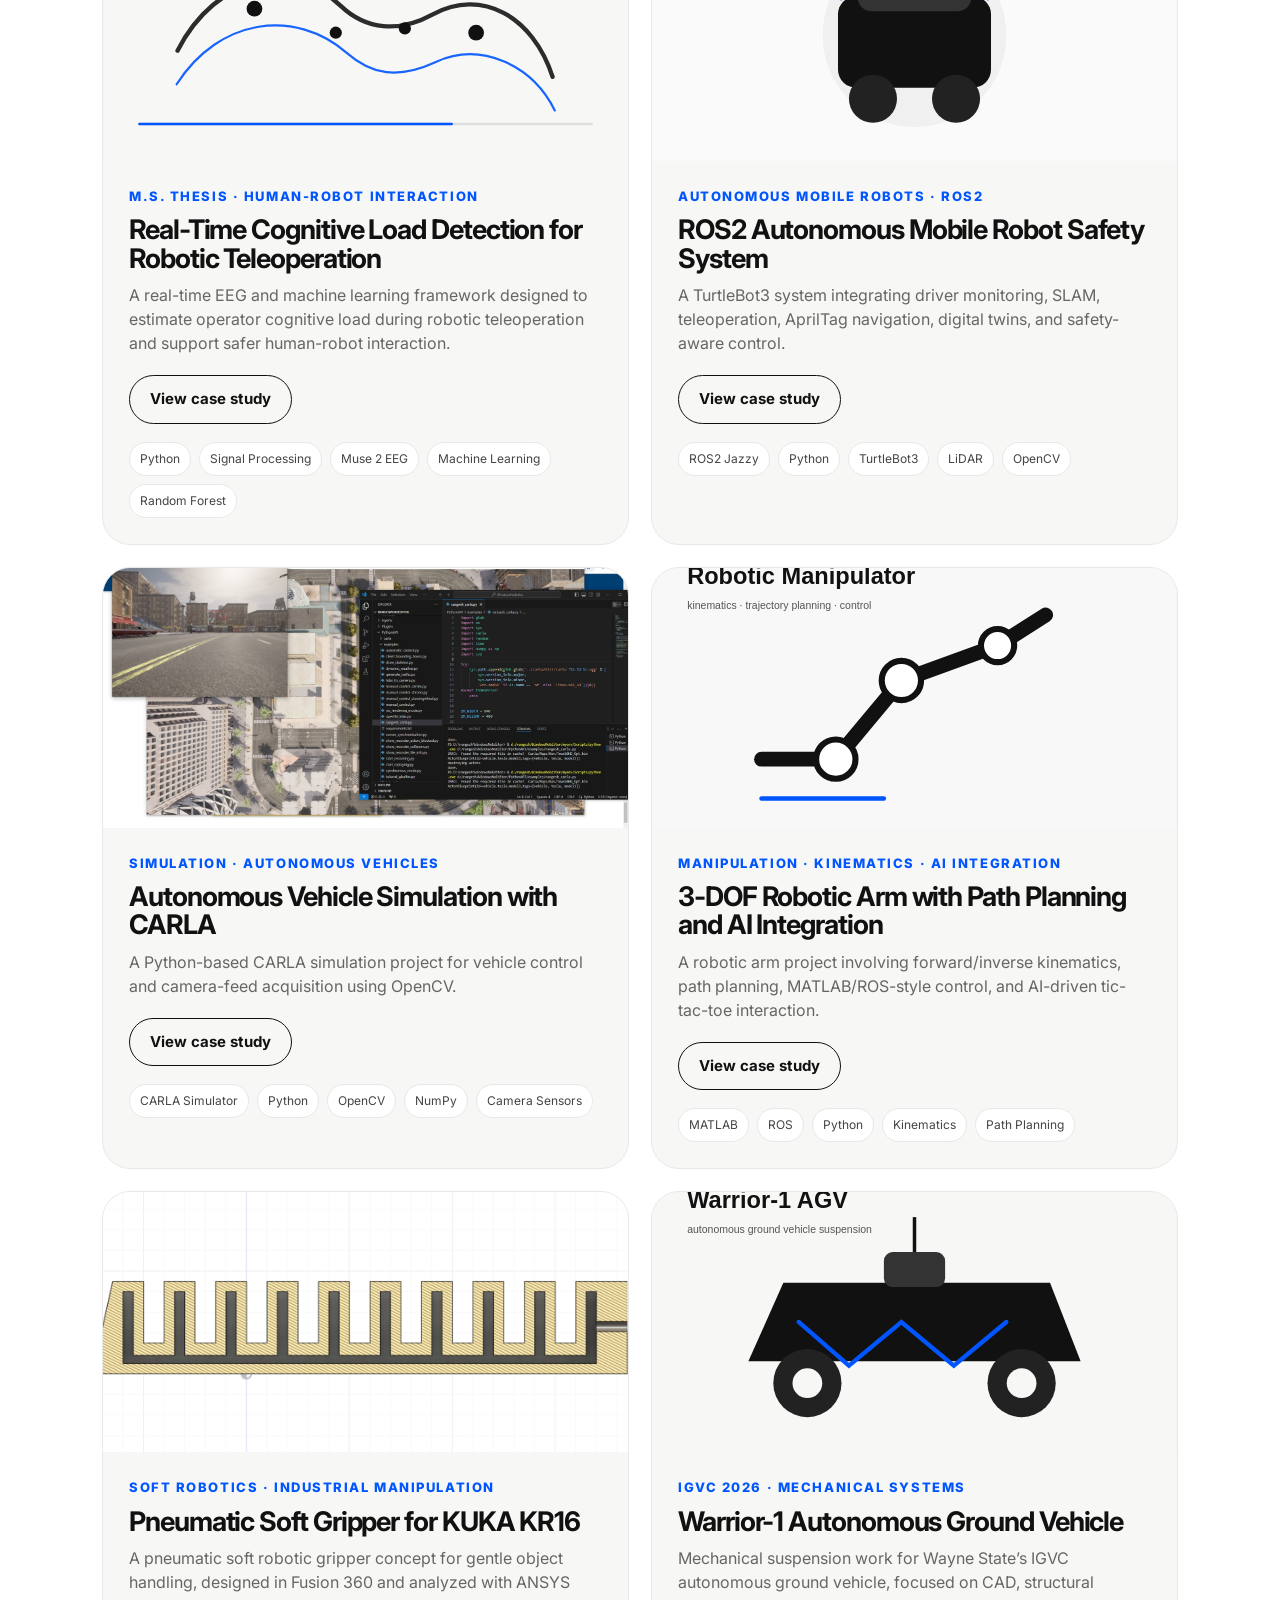
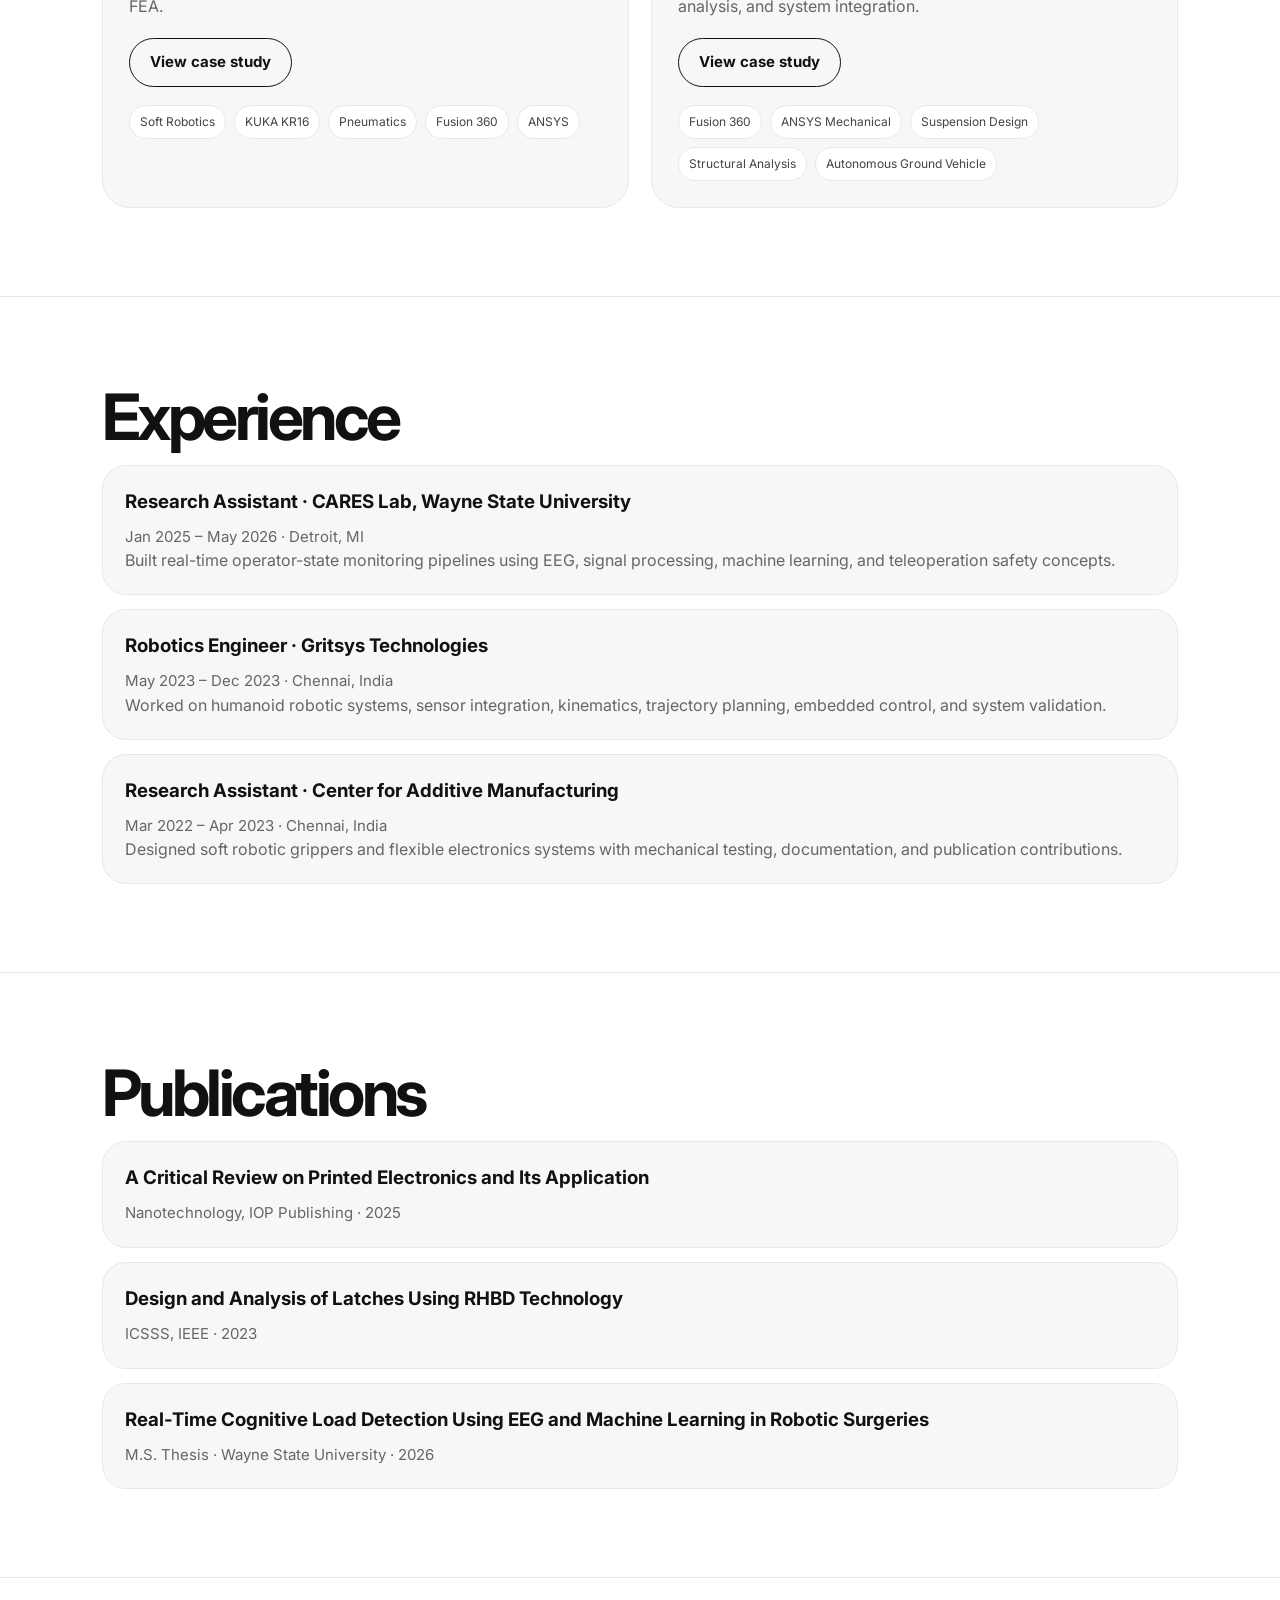
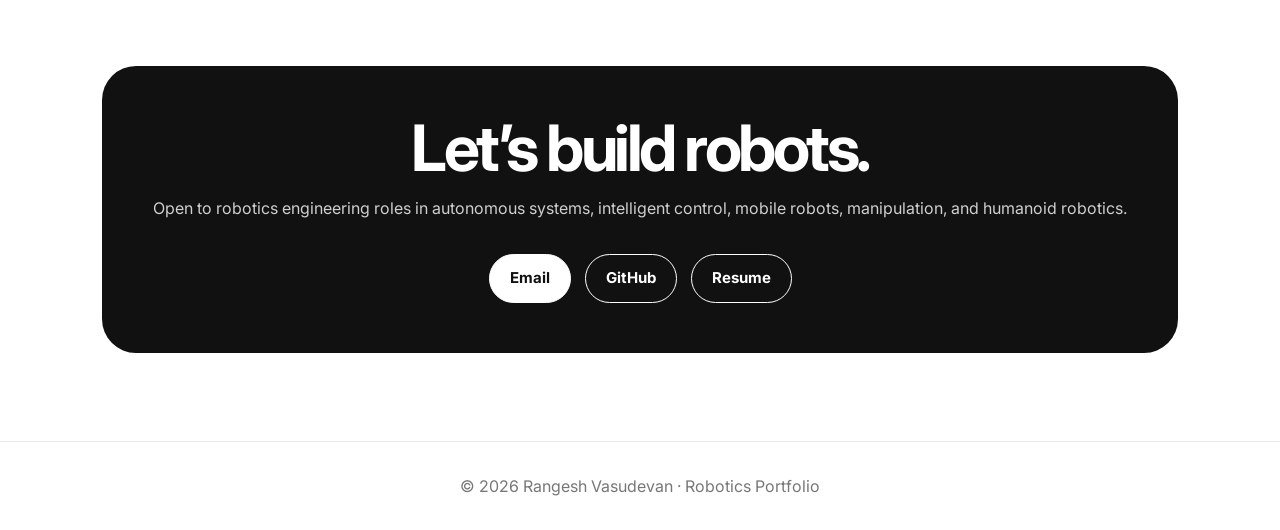
==== commit c02a59a1: "tried to remove the image" ====
--- a/index.html
+++ b/index.html
@@ -34,9 +34,9 @@
           <a class="btn" href="https://github.com/Rangesh15">GitHub</a>
           <a class="btn" href="https://www.linkedin.com/in/rangesh-vasudevan/">LinkedIn</a>
         </div>
-        <div class="hero-media">
+        <!-- <div class="hero-media">
           <img src="assets/images/eeg-hero.svg" alt="Robotics engineering montage">
-        </div>
+        </div> -->
       </section>
 
       <section class="section" id="about">
